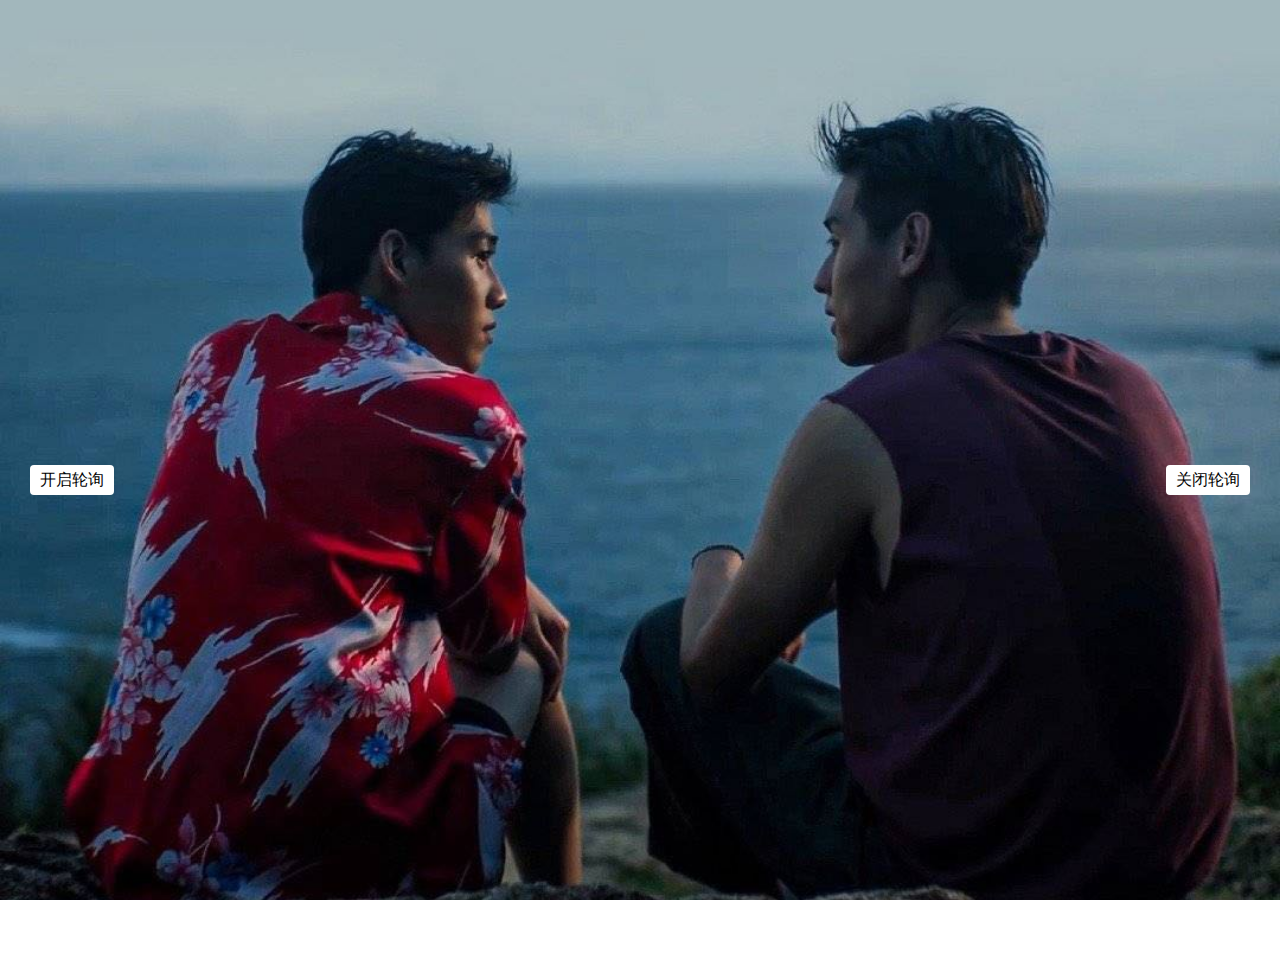
==== pages/vote-1.html @ f357ceef "vote" ====
<!DOCTYPE html>
<html>
  <head>
    <meta charset="utf-8" />
    <meta
      name="viewport"
      content="width=device-width,initial-scale=1.0, maximum-scale=1.0, minimum-scale=1.0, user-scalable=no"
    />
    <title>vote</title>
    <style>
      html,
      body {
        padding: 0;
        margin: 0;
        height: 100%;
        overflow: hidden;
      }
      .vote {
        display: flex;
        justify-content: space-between;
        padding: 30px;
        align-items: center;
        height: 100%;
        background: url("../img/bkpp-bc.png") no-repeat center bottom;
        background-size: cover;
      }
      .vote-open {
        background: #fff;
        border-radius: 4px;
        height: 30px;
        line-height: 30px;
        padding: 0 10px;
      }
      .vote-close {
        background: #fff;
        border-radius: 4px;
        height: 30px;
        line-height: 30px;
        padding: 0 10px;
      }
    </style>
  </head>
  <body>
    <div class="vote">
      <div class="vote-open" onclick="openVote()">开启轮询</div>
      <div class="vote-close" onclick="closeVote()">关闭轮询</div>
    </div>
    <script src="https://apps.bdimg.com/libs/jquery/2.1.4/jquery.min.js"></script>
    <script src="../js/sweetAlert.min.js"></script>
    <script>
      // 声明变量
      let baseObj = {
        fullname: "changmao",
        phone: "09-01281930",
        email: "1048922590@qq.com",
        province_id: "กรุงเทพมหานคร",
        vote: [
          {
            award_id: 14,
            contender_id: 64,
          },
          {
            award_id: 18,
            contender_id: 86,
          },
        ],
      };
      let arr = [
        {
          ip: "114.247.184.190",
        },
        {
          ip: "114.247.184.191",
        },
        {
          ip: "114.247.184.192",
        },
        {
          ip: "114.247.184.193",
        },
      ];
      let timer = null;
      // 循环ip,发送请求
      function forVote() {
        for (let i = 0; i < arr.length; i++) {
          let item = arr[i];
          let baseItem = { ...baseObj, ...item };
          votePost(baseItem);
        }
      }

      // fetch 发送请求 【json】
      function votePost(item) {
        fetch("https://api.komchadluek.net/api/award/vote", {
          method: "POST",
          headers: {
            "Content-Type": "application/json",
            token:
              "VUkTC4BtyUGVt6u2UnF76BcKjXB9pu2zKEazSVudMzSDQfZsDkQS3wAjxwa7mg2MZWfRyers7N9ygv8Hb7hyPUXqpsZyqqpURkRJzzB67LYBGDB8PhVWBDS6v5mBVnVW",
          },
          body: JSON.stringify({
            ...item,
          }),
        })
          .then((res) => {
            console.log(res);
            return res.json();
          })
          .then((json) => {
            console.log("获取的结果", json);
            return json;
          })
          .catch((err) => {
            console.log("请求错误", err);
          });
      }

      // 开启轮询
      function openVote() {
        swal({
          title: "开启投票啦!",
          text: "哇哦!",
          icon: "success",
        });
        // 进入页面请求一次
        forVote();

        // 开启时间轮询，为容错尽量11分钟一次
        timer = setInterval(() => {
          forVote();
        }, 1000 * 60 * 11);
      }

      //关闭轮询
      function closeVote() {
        swal({
          title: "投票关闭啦!",
          text: "哇哦!",
          icon: "success",
        });
        timer && clearInterval(timer);
      }
    </script>
  </body>
</html>
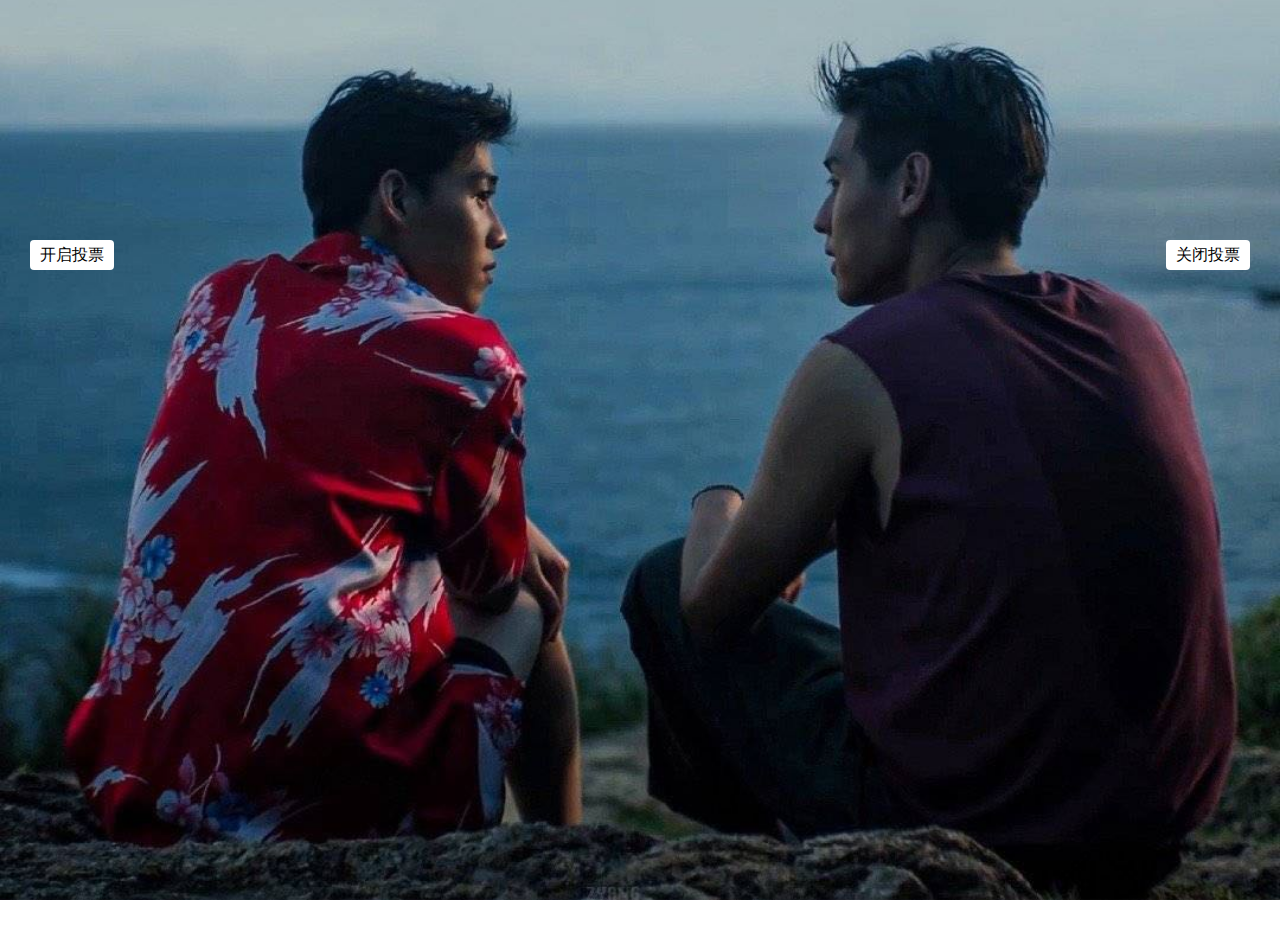
==== commit 843c825d: "更新随机命名和ip地址" ====
--- a/pages/vote-1.html
+++ b/pages/vote-1.html
@@ -15,14 +15,18 @@
         height: 100%;
         overflow: hidden;
       }
+      .vote-box {
+        height: 100%;
+        width: 100%;
+        background: url("../img/bkpp-bc.png") no-repeat center bottom;
+        background-size: cover;
+      }
       .vote {
         display: flex;
         justify-content: space-between;
         padding: 30px;
         align-items: center;
-        height: 100%;
-        background: url("../img/bkpp-bc.png") no-repeat center bottom;
-        background-size: cover;
+        height: 50%;
       }
       .vote-open {
         background: #fff;
@@ -38,54 +42,72 @@
         line-height: 30px;
         padding: 0 10px;
       }
+      .vote-num {
+        display: block;
+        height: calc(50% - 30px);
+        overflow-y: auto;
+        font-size: 12px;
+        color: #fff;
+        text-align: center;
+        overflow: scroll;
+        margin-bottom: 20px;
+      }
     </style>
   </head>
   <body>
-    <div class="vote">
-      <div class="vote-open" onclick="openVote()">开启轮询</div>
-      <div class="vote-close" onclick="closeVote()">关闭轮询</div>
+    <div class="vote-box">
+      <div class="vote">
+        <div class="vote-open" onclick="openVote()">开启投票</div>
+        <div class="vote-close" onclick="closeVote()">关闭投票</div>
+      </div>
+      <div class="vote-num"></div>
     </div>
+
     <script src="https://apps.bdimg.com/libs/jquery/2.1.4/jquery.min.js"></script>
     <script src="../js/sweetAlert.min.js"></script>
+    <script type="text/javascript" src="../js/randomGen.js"></script>
+    <script type="text/javascript" src="../js/provinces.js"></script>
     <script>
       // 声明变量
       let baseObj = {
-        fullname: "changmao",
-        phone: "09-01281930",
-        email: "1048922590@qq.com",
-        province_id: "กรุงเทพมหานคร",
+        fullname: stringGen("name", 8),
+        phone: phoneNumGen(),
+        email: emailGen(),
+        province_id: provinceGen(),
         vote: [
           {
             award_id: 14,
-            contender_id: 64,
+            contender_id: 64, // bk
+          },
+          {
+            award_id: 16,
+            contender_id: 76, // pp
           },
           {
             award_id: 18,
-            contender_id: 86,
+            contender_id: 86, // itsay
           },
         ],
       };
-      let arr = [
-        {
-          ip: "114.247.184.190",
-        },
-        {
-          ip: "114.247.184.191",
-        },
-        {
-          ip: "114.247.184.192",
-        },
-        {
-          ip: "114.247.184.193",
-        },
-      ];
       let timer = null;
+      let timerArr = [];
       // 循环ip,发送请求
       function forVote() {
-        for (let i = 0; i < arr.length; i++) {
-          let item = arr[i];
+        let successNum = 0;
+        let failNum = 0;
+        let timeDate = formatDate();
+
+        for (let i = 0; i < 20; i++) {
+          let item = ipGen();
           let baseItem = { ...baseObj, ...item };
           votePost(baseItem);
+        }
+        timerArr.push({ time: timeDate });
+
+        $(".vote-num").html("");
+        for (let j = 0; j < timerArr.length; j++) {
+          let item = timerArr[j];
+          $(".vote-num").append(`<div>当前时间：${item.time}投票</div>`);
         }
       }
 
@@ -122,6 +144,15 @@
           text: "哇哦!",
           icon: "success",
         });
+        if (timer) {
+          swal({
+            title: "已经开启投票啦，不要重复开启呦!",
+            text: "哇哦!",
+            icon: "success",
+          });
+          return;
+        }
+
         // 进入页面请求一次
         forVote();
 
@@ -138,7 +169,26 @@
           text: "哇哦!",
           icon: "success",
         });
-        timer && clearInterval(timer);
+        if (timer) {
+          clearInterval(timer);
+          timer = null;
+          timerArr = [];
+          $(".vote-num").html("");
+        }
+      }
+
+      //换算当前时间
+      function formatDate() {
+        var dateTime = new Date().getTime();
+        var date = new Date(dateTime);
+        let monthT = date.getMonth() + 1;
+        return `${date.getFullYear()}-${monthT < 10 ? "0" + monthT : monthT}-${
+          date.getDate() < 10 ? "0" + date.getDate() : date.getDate()
+        } ${date.getHours() < 10 ? "0" + date.getHours() : date.getHours()}:${
+          date.getMinutes() < 10 ? "0" + date.getMinutes() : date.getMinutes()
+        }:${
+          date.getSeconds() < 10 ? "0" + date.getSeconds() : date.getSeconds()
+        }`;
       }
     </script>
   </body>
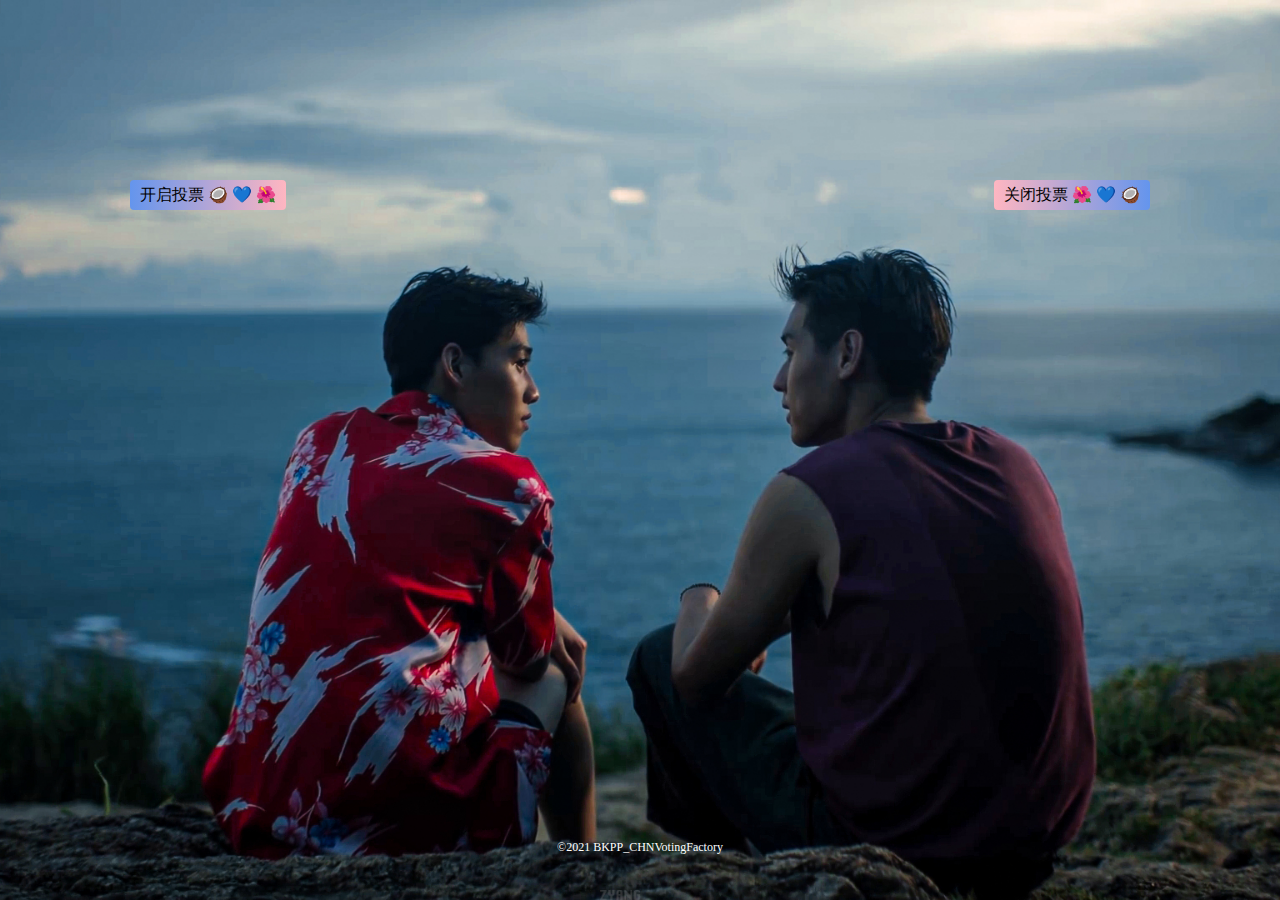
==== commit 7ead8ff2: "更改 page" ====
--- a/pages/vote-1.html
+++ b/pages/vote-1.html
@@ -7,98 +7,285 @@
       content="width=device-width,initial-scale=1.0, maximum-scale=1.0, minimum-scale=1.0, user-scalable=no"
     />
     <title>vote</title>
-    <style>
-      html,
-      body {
-        padding: 0;
-        margin: 0;
-        height: 100%;
-        overflow: hidden;
-      }
-      .vote-box {
-        height: 100%;
-        width: 100%;
-        background: url("../img/bkpp-bc.png") no-repeat center bottom;
-        background-size: cover;
-      }
-      .vote {
-        display: flex;
-        justify-content: space-between;
-        padding: 30px;
-        align-items: center;
-        height: 50%;
-      }
-      .vote-open {
-        background: #fff;
-        border-radius: 4px;
-        height: 30px;
-        line-height: 30px;
-        padding: 0 10px;
-      }
-      .vote-close {
-        background: #fff;
-        border-radius: 4px;
-        height: 30px;
-        line-height: 30px;
-        padding: 0 10px;
-      }
-      .vote-num {
-        display: block;
-        height: calc(50% - 30px);
-        overflow-y: auto;
-        font-size: 12px;
-        color: #fff;
-        text-align: center;
-        overflow: scroll;
-        margin-bottom: 20px;
-      }
-    </style>
+    <link rel="stylesheet" href="../css/vote.css">
+    <link rel="stylesheet" href="../css/vote-rewrite-other.css">
+    <style></style>
   </head>
   <body>
     <div class="vote-box">
-      <div class="vote">
-        <div class="vote-open" onclick="openVote()">开启投票</div>
-        <div class="vote-close" onclick="closeVote()">关闭投票</div>
+      <div class="vote-top">
+        <div class="vote">
+          <div class="vote-open" onclick="openVote()">开启投票 🥥 💙 🌺</div>
+          <div class="vote-close" onclick="closeVote()">关闭投票 🌺 💙 🥥</div>
+        </div>
+        <div class="vote-sum">
+          当前 成功投票：<span class="vote-sum-successs">0</span>
+          票，失败投票：<span class="vote-sum-over">0</span> 票
+        </div>
       </div>
+
       <div class="vote-num"></div>
+      <div class="vote-from">©2021 BKPP_CHNVotingFactory</div>
     </div>
 
     <script src="https://apps.bdimg.com/libs/jquery/2.1.4/jquery.min.js"></script>
     <script src="../js/sweetAlert.min.js"></script>
-    <script type="text/javascript" src="../js/randomGen.js"></script>
-    <script type="text/javascript" src="../js/provinces.js"></script>
     <script>
       // 声明变量
       let baseObj = {
-        fullname: stringGen("name", 8),
-        phone: phoneNumGen(),
-        email: emailGen(),
-        province_id: provinceGen(),
+        fullname: "changmao",
+        phone: "0901281930",
+        email: "1048922590@qq.com",
+        // province_id:"กรุงเทพมหานคร",
+        // province_id:"กระบี่",
+        province_id: "กาฬสินธุ์",
+        // province_id:"กาญจนบุรี",
+        // province_id:"กำแพงเพชร",
+        // province_id:"ขอนแก่น",
+        // province_id:"จันทบุรี",
+        // province_id:"ฉะเชิงเทรา",
+        // province_id:"ชลบุรี",
+        // province_id:"ชัยนาท",
+        // province_id:"ชัยภูมิ",
+        // province_id:"ชุมพร",
+        // province_id:"เชียงราย",
+        // province_id:"เชียงใหม่",
+        // province_id:"ตรัง",
+        // province_id:"ตราด",
+        // province_id:"ตาก",
+        // province_id:"นครนายก",
+        // province_id:"นครปฐม",
+        // province_id:"นครพนม",
+        // province_id:"นครราชสีมา",
+        // province_id:"นครศรีธรรมราช",
+        // province_id:"นครสวรรค์",
+        // province_id:"นนทบุรี",
+        // province_id:"นราธิวาส",
+        // province_id:"น่าน",
+        // province_id:"บึงกาฬ",
+        // province_id:"บุรีรัมย์",
+        // province_id:"ปทุมธานี",
+        // province_id:"ประจวบคีรีขันธ์",
+        // province_id:"ปราจีนบุรี",
+        // province_id:"ปัตตานี",
+        // province_id:"พระนครศรีอยุธยา",
+        // province_id:"พังงา",
+        // province_id:"พัทลุง",
+        // province_id:"พิจิตร",
+        // province_id:"พิษณุโลก",
+        // province_id:"เพชรบุรี",
+        // province_id:"เพชรบูรณ์",
+        // province_id:"แพร่",
+        // province_id:"พะเยา",
+        // province_id:"ภูเก็ต",
+        // province_id:"มหาสารคาม",
+        // province_id:"มุกดาหาร",
+        // province_id:"แม่ฮ่องสอน",
+        // province_id:"ยะลา",
+        // province_id:"ยโสธร",
+        // province_id:"ร้อยเอ็ด",
+        // province_id:"ระนอง",
+        // province_id:"ระยอง",
+        // province_id:"ราชบุรี",
+        // province_id:"ลพบุรี",
+        // province_id:"ลำปาง",
+        // province_id:"ลำพูน",
+        // province_id:"เลย",
+        // province_id:"ศรีสะเกษ",
+        // province_id:"สกลนคร",
+        // province_id:"สงขลา",
+        // province_id:"สตูล",
+        // province_id:"สมุทรปราการ",
+        // province_id:"สมุทรสงคราม",
+        // province_id:"สมุทรสาคร",
+        // province_id:"สระแกว้",
+        // province_id:"สระบุรี",
+        // province_id:"สิงห์บุรี",
+        // province_id:"สุโขทัย",
+        // province_id:"สุพรรณบุรี",
+        // province_id:"สุราษฎร์ธานี",
+        // province_id:"สุรินทร์",
+        // province_id:"หนองคาย",
+        // province_id:"หนองบัวลำภู",
+        // province_id:"อ่างทอง",
+        // province_id:"อุดรธานี",
+        // province_id:"อุทัยธานี",
+        // province_id:"อุตรดิตถ์",
+        // province_id:"อุบลราชธานี",
+        // province_id:"อำนาจเจริญ",
         vote: [
           {
             award_id: 14,
-            contender_id: 64, // bk
-          },
-          {
-            award_id: 16,
-            contender_id: 76, // pp
+            contender_id: 64,
           },
           {
             award_id: 18,
-            contender_id: 86, // itsay
+            contender_id: 86,
           },
         ],
       };
+      let arr = [
+        {
+          ip: "114.247.184.190",
+        },
+        {
+          ip: "114.247.184.191",
+        },
+        {
+          ip: "114.247.184.192",
+        },
+        {
+          ip: "114.247.184.193",
+        },
+        {
+          ip: "114.247.184.194",
+        },
+        {
+          ip: "114.247.184.195",
+        },
+        {
+          ip: "114.247.184.196",
+        },
+        {
+          ip: "114.247.184.197",
+        },
+        {
+          ip: "114.247.184.198",
+        },
+        {
+          ip: "114.247.184.199",
+        },
+        {
+          ip: "111.196.189.20",
+        },
+        {
+          ip: "111.196.189.21",
+        },
+        {
+          ip: "111.196.189.22",
+        },
+        {
+          ip: "111.196.189.23",
+        },
+        {
+          ip: "111.196.189.24",
+        },
+        {
+          ip: "111.196.189.25",
+        },
+        {
+          ip: "111.196.189.26",
+        },
+        {
+          ip: "111.196.189.27",
+        },
+        {
+          ip: "111.196.189.28",
+        },
+        {
+          ip: "111.196.189.29",
+        },
+        {
+          ip: "185.213.148.180",
+        },
+        {
+          ip: "185.213.148.181",
+        },
+        {
+          ip: "185.213.148.182",
+        },
+        {
+          ip: "185.213.148.183",
+        },
+        {
+          ip: "185.213.148.184",
+        },
+        {
+          ip: "185.213.148.185",
+        },
+        {
+          ip: "185.213.148.186",
+        },
+        {
+          ip: "185.213.148.187",
+        },
+        {
+          ip: "185.213.148.188",
+        },
+        {
+          ip: "185.213.148.189",
+        },
+        {
+          ip: "185.213.148.170",
+        },
+        {
+          ip: "185.213.148.171",
+        },
+        {
+          ip: "185.213.148.172",
+        },
+        {
+          ip: "185.213.148.173",
+        },
+        {
+          ip: "185.213.148.174",
+        },
+        {
+          ip: "185.213.148.175",
+        },
+        {
+          ip: "185.213.148.176",
+        },
+        {
+          ip: "185.213.148.177",
+        },
+        {
+          ip: "185.213.148.178",
+        },
+        {
+          ip: "185.213.148.179",
+        },
+        {
+          ip: "185.213.148.160",
+        },
+        {
+          ip: "185.213.148.161",
+        },
+        {
+          ip: "185.213.148.162",
+        },
+        {
+          ip: "185.213.148.163",
+        },
+        {
+          ip: "185.213.148.164",
+        },
+        {
+          ip: "185.213.148.165",
+        },
+        {
+          ip: "185.213.148.166",
+        },
+        {
+          ip: "185.213.148.167",
+        },
+        {
+          ip: "185.213.148.168",
+        },
+        {
+          ip: "185.213.148.169",
+        },
+      ];
       let timer = null;
       let timerArr = [];
+      let allSuccessNum = 0; //当前成功票数
+      let alloverNum = 0; //当前成功票数
       // 循环ip,发送请求
       function forVote() {
-        let successNum = 0;
-        let failNum = 0;
         let timeDate = formatDate();
 
-        for (let i = 0; i < 20; i++) {
-          let item = ipGen();
+        for (let i = 0; i < arr.length; i++) {
+          let item = arr[i];
           let baseItem = { ...baseObj, ...item };
           votePost(baseItem);
         }
@@ -107,7 +294,7 @@
         $(".vote-num").html("");
         for (let j = 0; j < timerArr.length; j++) {
           let item = timerArr[j];
-          $(".vote-num").append(`<div>当前时间：${item.time}投票</div>`);
+          $(".vote-num").append(`<div>当前时间：${item.time} 开始投票</div>`);
         }
       }
 
@@ -130,6 +317,15 @@
           })
           .then((json) => {
             console.log("获取的结果", json);
+            if (json == "success") {
+              // console.log("进来啦");
+              allSuccessNum++;
+              $(".vote-sum-successs").html(allSuccessNum);
+            } else {
+              // console.log("进来啦+++");
+              alloverNum++;
+              $(".vote-sum-over").html(alloverNum);
+            }
             return json;
           })
           .catch((err) => {
@@ -141,18 +337,20 @@
       function openVote() {
         swal({
           title: "开启投票啦!",
-          text: "哇哦!",
+          // text: "哇哦!",
           icon: "success",
         });
         if (timer) {
           swal({
             title: "已经开启投票啦，不要重复开启呦!",
-            text: "哇哦!",
+            // text: "哇哦!",
             icon: "success",
           });
           return;
         }
 
+        $(".vote-sum").css({ display: "block" });
+
         // 进入页面请求一次
         forVote();
 
@@ -166,7 +364,7 @@
       function closeVote() {
         swal({
           title: "投票关闭啦!",
-          text: "哇哦!",
+          // text: "哇哦!",
           icon: "success",
         });
         if (timer) {
--- a/css/vote.css
+++ b/css/vote.css
@@ -0,0 +1,100 @@
+html,
+body {
+  padding: 0;
+  margin: 0;
+  height: 100%;
+  overflow: hidden;
+}
+.vote-box {
+  height: 100%;
+  width: 100%;
+  background: url("../img/bkpp-g.jpg") no-repeat center bottom;
+  background-size: cover;
+}
+.vote-top {
+  height: 20%;
+  padding: 30px;
+  padding-bottom: 40px;
+}
+.vote {
+  display: flex;
+  justify-content: space-between;
+  align-items: flex-end;
+  height: 100%;
+}
+.vote-open {
+  background-image: linear-gradient(
+    to right,
+    rgba(100, 149, 237),
+    rgba(255, 182, 193)
+  );
+  border-radius: 4px;
+  height: 30px;
+  line-height: 30px;
+  padding: 0 10px;
+  cursor: pointer;
+  overflow: hidden;
+}
+.vote-close {
+  background-image: linear-gradient(
+    to right,
+    rgba(255, 182, 193),
+    rgba(100, 149, 237)
+  );
+  border-radius: 4px;
+  height: 30px;
+  line-height: 30px;
+  padding: 0 10px;
+  cursor: pointer;
+  overflow: hidden;
+}
+.vote-sum {
+  font-size: 14px;
+  /* color: #FFC0CB; */
+  color: #00ffff;
+  text-align: center;
+  padding-top: 10px;
+  display: none;
+}
+.vote-num {
+  display: block;
+  height: calc(70% - 60px);
+  overflow-y: auto;
+  font-size: 12px;
+  color: #fff;
+  text-align: center;
+  overflow: scroll;
+  margin-bottom: 20px;
+}
+.vote-from {
+  color: #fff;
+  font-size: 12px;
+  text-align: center;
+}
+@media (max-width: 370px) {
+  .vote {
+    padding-left: 10px;
+    padding-right: 10px;
+  }
+}
+@media (max-width: 370px) {
+  .vote {
+    padding-left: 10px;
+    padding-right: 10px;
+  }
+}
+@media (min-width: 500px) {
+  .vote {
+    padding-left: 50px;
+    padding-right: 50px;
+  }
+}
+@media (min-width: 1000px) {
+  .vote {
+    padding-left: 100px;
+    padding-right: 100px;
+  }
+  .vote-num {
+    font-size: 14px;
+  }
+}
--- a/css/vote-rewrite-other.css
+++ b/css/vote-rewrite-other.css
@@ -0,0 +1,3 @@
+.swal-title {
+  font-size: 15px;
+}
